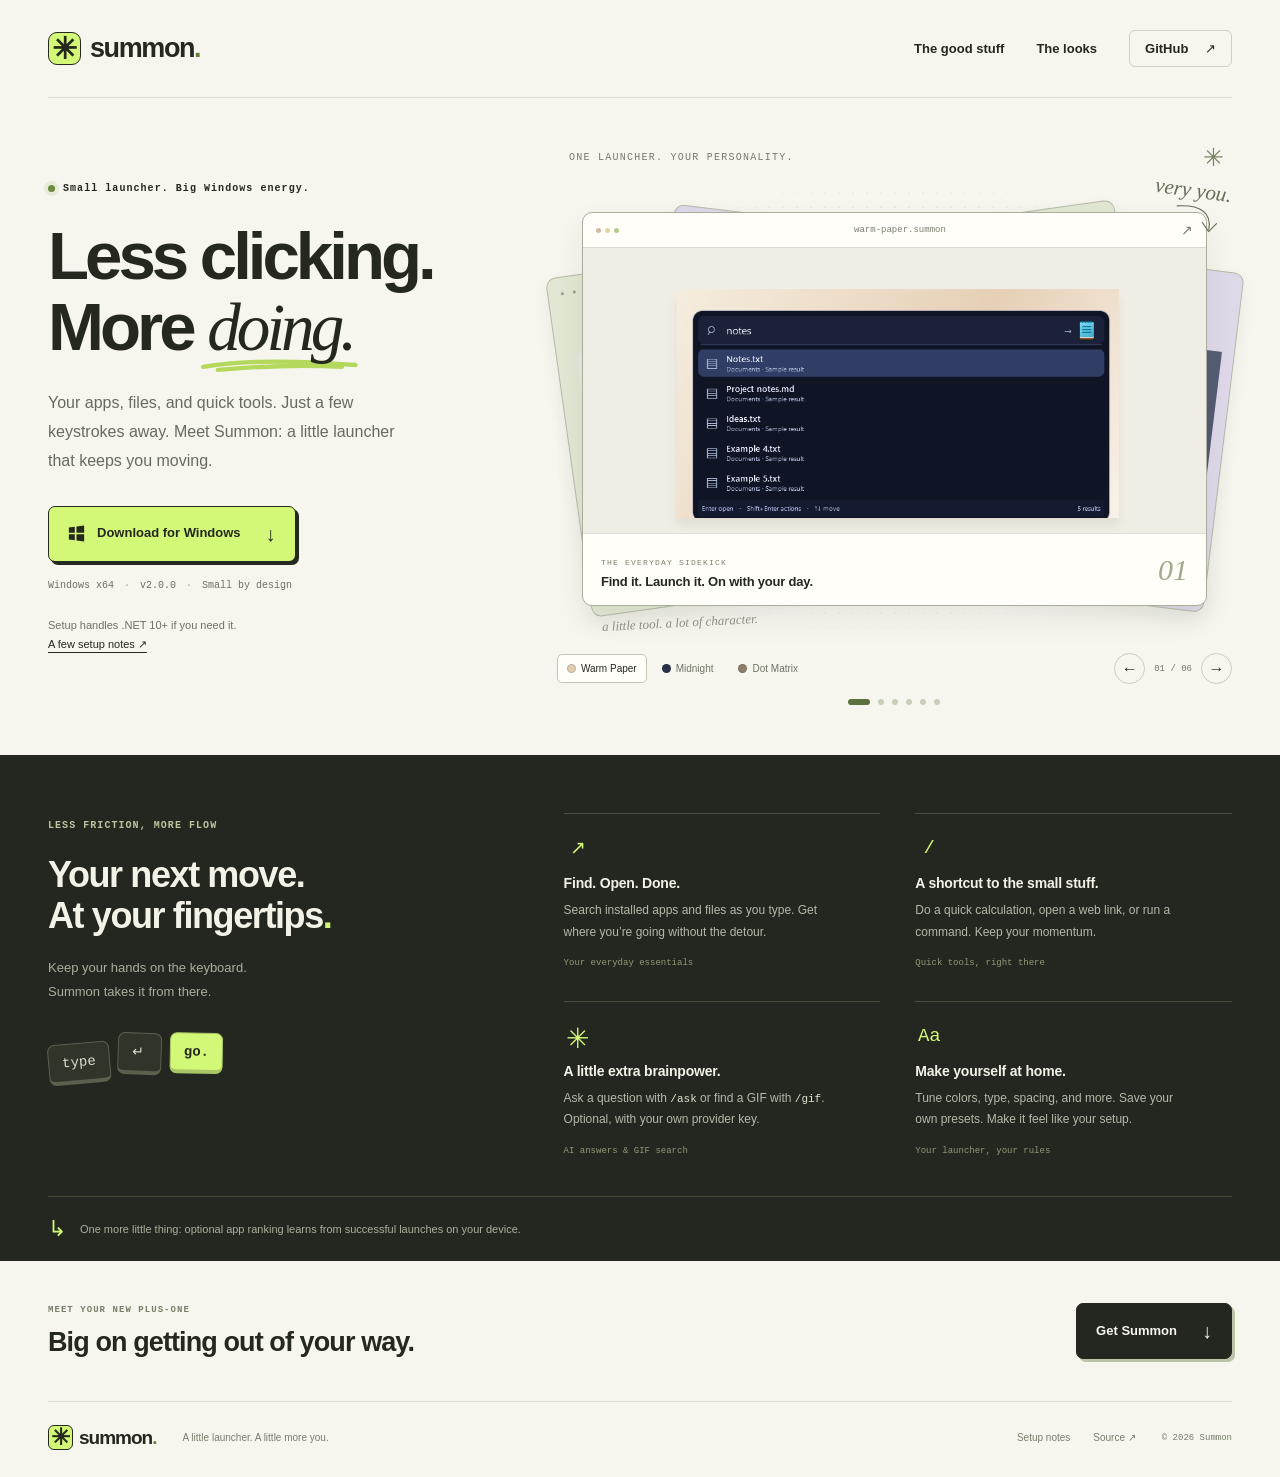
==== index.html @ 49a126b9 "Publish Summon website" ====
<!doctype html>
<html lang="en">
<head>
  <meta charset="utf-8">
  <meta name="viewport" content="width=device-width, initial-scale=1">
  <meta name="theme-color" content="#f6f5ee">
  <meta name="description" content="Less clicking. More doing. Summon is a small Windows launcher for finding apps and files, running quick tools, and making your next move.">
  <title>Summon — less clicking, more doing.</title>
  <link rel="icon" href="assets/favicon.svg" type="image/svg+xml">
  <link rel="stylesheet" href="styles.css">
  <script src="app.js" defer></script>
</head>
<body>
  <a class="skip-link" href="#main">Skip to content</a>
  <header class="site-header wrap">
    <a class="brand" href="index.html" aria-label="Summon home"><span class="brand-mark" aria-hidden="true">✳</span>summon<span class="brand-period">.</span></a>
    <nav aria-label="Main navigation"><a href="#features">The good stuff</a><a href="#looks">The looks</a><a class="github-link" href="https://github.com/nicetryharshit/summon">GitHub <span aria-hidden="true">↗</span></a></nav>
  </header>
  <main id="main">
    <section class="hero wrap" aria-labelledby="title">
      <div class="hero-copy">
        <p class="eyebrow"><span class="status-dot" aria-hidden="true"></span> Small launcher. Big Windows energy.</p>
        <h1 id="title">Less clicking.<br>More <span class="serif-word">doing.<svg viewBox="0 0 260 20" fill="none" aria-hidden="true"><path d="M5 13C68 2 163 3 252 10M29 18C107 11 181 10 230 13"/></svg></span></h1>
        <p class="intro">Your apps, files, and quick tools. Just a few keystrokes away. Meet Summon: a little launcher that keeps you moving.</p>
        <a class="button button-lime" href="https://github.com/nicetryharshit/summon/releases/latest/download/Summon-Setup-2.0.0-win-x64.exe"><svg viewBox="0 0 20 20" fill="currentColor" aria-hidden="true"><path d="m1 3 7-1v7H1V3Zm9-1.3L19 .5V9h-9V1.7ZM1 11h7v7l-7-1v-6Zm9 0h9v8.5l-9-1.2V11Z"/></svg>Download for Windows <span class="button-arrow" aria-hidden="true">↓</span></a>
        <p class="download-meta">Windows x64 <span>·</span> v2.0.0 <span>·</span> Small by design</p>
        <p class="setup-note">Setup handles .NET 10+ if you need it.<br><a href="setup.html">A few setup notes <span aria-hidden="true">↗</span></a></p>
      </div>
      <section class="showcase" id="looks" aria-labelledby="looks-title" aria-roledescription="carousel" tabindex="0">
        <div class="showcase-top"><h2 id="looks-title">ONE LAUNCHER. YOUR PERSONALITY.</h2><span class="mini-spark" aria-hidden="true">✳</span></div>
        <div class="carousel-stage" id="carousel-stage">
          <span class="sticker" aria-hidden="true">very you.<svg viewBox="0 0 70 45" fill="none"><path d="M3 4c33-5 49 6 47 29m-10-9 10 12 10-12"/></svg></span>
          <button class="preview-card preview-prev requires-js" id="preview-prev" type="button" aria-label="Show previous screenshot"><span class="preview-chrome" aria-hidden="true">● ● ●</span><img id="previous-image" src="assets/screenshots/dot-matrix-minimal-bar.png" alt="" aria-hidden="true"></button>
          <button class="preview-card preview-next requires-js" id="preview-next" type="button" aria-label="Show next screenshot"><span class="preview-chrome" aria-hidden="true">● ● ●</span><img id="next-image" src="assets/screenshots/midnight-search.png" alt="" aria-hidden="true"></button>
          <figure class="active-card" id="active-card">
            <div class="card-chrome"><span class="window-dots" aria-hidden="true"><i></i><i></i><i></i></span><span id="card-theme">warm-paper.summon</span><span class="card-corner" aria-hidden="true">↗</span></div>
            <button class="screenshot-button" type="button" id="expand" aria-label="Enlarge screenshot: Warm Paper file search" aria-haspopup="dialog"><img id="appearance-image" src="assets/screenshots/warm-paper-search.png" alt="Summon in the Warm Paper theme showing a file search for notes" width="678" height="383" fetchpriority="high"><span class="expand-hint requires-js"><svg viewBox="0 0 20 20" fill="none" aria-hidden="true"><path d="M7 3H3v4m10-4h4v4M3 13v4h4m6 0h4v-4" stroke="currentColor" stroke-width="1.5"/></svg>Take a closer look</span></button>
            <figcaption><div><span class="shot-label" id="shot-label">THE EVERYDAY SIDEKICK</span><h3 id="shot-title">Find it. Launch it. On with your day.</h3></div><span class="shot-number" id="shot-number" aria-hidden="true">01</span></figcaption>
          </figure>
          <span class="stage-note" aria-hidden="true">a little tool. a lot of character.</span>
        </div>
        <div class="carousel-toolbar requires-js">
          <div class="theme-picker" role="group" aria-label="Choose a launcher theme"><button type="button" class="theme-choice is-selected" data-theme="paper" aria-pressed="true"><span class="swatch swatch-paper" aria-hidden="true"></span>Warm Paper</button><button type="button" class="theme-choice" data-theme="midnight" aria-pressed="false"><span class="swatch swatch-midnight" aria-hidden="true"></span>Midnight</button><button type="button" class="theme-choice" data-theme="matrix" aria-pressed="false"><span class="swatch swatch-matrix" aria-hidden="true"></span>Dot Matrix</button></div>
          <div class="carousel-navigation"><button class="arrow-button" id="prev" type="button" aria-label="Previous screenshot">←</button><span class="count" id="count">01 / 06</span><button class="arrow-button" id="next" type="button" aria-label="Next screenshot">→</button></div>
        </div>
        <div class="carousel-dots requires-js" role="group" aria-label="Choose a screenshot"><button class="is-active" aria-label="Screenshot 1: Warm Paper file search" aria-pressed="true" data-slide="0"></button><button aria-label="Screenshot 2: Midnight file search" aria-pressed="false" data-slide="1"></button><button aria-label="Screenshot 3: Dot Matrix search bar" aria-pressed="false" data-slide="2"></button><button aria-label="Screenshot 4: Dot Matrix quick commands" aria-pressed="false" data-slide="3"></button><button aria-label="Screenshot 5: Dot Matrix AI answer" aria-pressed="false" data-slide="4"></button><button aria-label="Screenshot 6: Dot Matrix minimal bar" aria-pressed="false" data-slide="5"></button></div>
        <p class="sr-only" id="carousel-status" aria-live="polite" aria-atomic="true">Screenshot 1 of 6: Warm Paper — File search</p>
      </section>
    </section>
    <section class="features-section" id="features" aria-labelledby="features-title">
      <div class="features-layout wrap">
        <div class="features-intro"><p class="eyebrow">LESS FRICTION, MORE FLOW</p><h2 id="features-title">Your next move.<br>At your fingertips<span class="lime-text">.</span></h2><p>Keep your hands on the keyboard.<br>Summon takes it from there.</p><span class="keyboard-art" aria-hidden="true"><span>type</span><span>↵</span><span class="key-lime">go.</span></span></div>
        <div class="feature-grid">
          <article class="feature"><span class="feature-icon" aria-hidden="true">↗</span><h3>Find. Open. Done.</h3><p>Search installed apps and files as you type. Get where you’re going without the detour.</p><span class="feature-tag">Your everyday essentials</span></article>
          <article class="feature"><span class="feature-icon" aria-hidden="true">/</span><h3>A shortcut to the small stuff.</h3><p>Do a quick calculation, open a web link, or run a command. Keep your momentum.</p><span class="feature-tag">Quick tools, right there</span></article>
          <article class="feature"><span class="feature-icon icon-serif" aria-hidden="true">✳</span><h3>A little extra brainpower.</h3><p>Ask a question with <code>/ask</code> or find a GIF with <code>/gif</code>. Optional, with your own provider key.</p><span class="feature-tag">AI answers &amp; GIF search</span></article>
          <article class="feature"><span class="feature-icon" aria-hidden="true">Aa</span><h3>Make yourself at home.</h3><p>Tune colors, type, spacing, and more. Save your own presets. Make it feel like your setup.</p><span class="feature-tag">Your launcher, your rules</span></article>
        </div>
      </div>
      <div class="ranking-note wrap"><span aria-hidden="true">↳</span><p>One more little thing: optional app ranking learns from successful launches on your device.</p></div>
    </section>
    <section class="closing wrap" aria-labelledby="closing-title"><div><p class="eyebrow">MEET YOUR NEW PLUS-ONE</p><h2 id="closing-title">Big on getting out of your way.</h2></div><a class="button button-dark" href="https://github.com/nicetryharshit/summon/releases/latest/download/Summon-Setup-2.0.0-win-x64.exe">Get Summon <span class="button-arrow" aria-hidden="true">↓</span></a></section>
  </main>
  <footer class="site-footer wrap"><a class="brand" href="index.html"><span class="brand-mark" aria-hidden="true">✳</span>summon<span class="brand-period">.</span></a><span>A little launcher. A little more you.</span><nav aria-label="Footer navigation"><a href="setup.html">Setup notes</a><a href="https://github.com/nicetryharshit/summon">Source ↗</a></nav><span class="copyright">© 2026 Summon</span></footer>
  <dialog class="lightbox" id="lightbox" aria-labelledby="lightbox-title"><div class="lightbox-heading"><div><p class="eyebrow">THE CLOSER LOOK</p><h2 id="lightbox-title">Warm Paper — File search</h2></div><button class="close-button" id="close-lightbox" type="button" aria-label="Close screenshot" autofocus>×</button></div><div class="lightbox-image-wrap"><img id="lightbox-image" src="assets/screenshots/warm-paper-search.png" alt="Summon in the Warm Paper theme showing a file search for notes"></div><div class="lightbox-controls"><button class="arrow-button" id="lightbox-prev" type="button" aria-label="Previous enlarged screenshot">←</button><p id="lightbox-count">01 / 06</p><button class="arrow-button" id="lightbox-next" type="button" aria-label="Next enlarged screenshot">→</button></div></dialog>
</body>
</html>
---- styles.css ----
@charset "UTF-8";
:root{color-scheme:light;--paper:#f6f5ee;--ink:#25281f;--muted:#6d7065;--line:#dcded2;--lime:#d3f877;--dark:#24271f;--sans:"Segoe UI Variable Display","Segoe UI",Arial,sans-serif;--mono:"Cascadia Code",Consolas,monospace}
*{box-sizing:border-box}html{scroll-behavior:smooth;scroll-padding-top:28px}body{margin:0;background:var(--paper);color:var(--ink);font-family:var(--sans);-webkit-font-smoothing:antialiased}body.modal-open{overflow:hidden}button,a{-webkit-tap-highlight-color:transparent;touch-action:manipulation}a{color:inherit;text-underline-offset:4px}button{font:inherit;color:inherit;cursor:pointer}button:focus-visible,a:focus-visible,.showcase:focus-visible{outline:3px solid #7961ad;outline-offset:5px}::selection{background:var(--lime);color:var(--ink)}
.wrap{width:min(1240px,calc(100% - 96px));margin-inline:auto}.sr-only{position:absolute;width:1px;height:1px;margin:-1px;padding:0;overflow:hidden;clip-path:inset(50%);white-space:nowrap;border:0}.skip-link{position:fixed;top:-100px;left:20px;padding:15px;background:var(--lime);z-index:20}.skip-link:focus{top:15px}html:not(.js) .requires-js{display:none}
.site-header{height:98px;display:flex;align-items:center;justify-content:space-between;border-bottom:1px solid var(--line)}.brand{display:inline-flex;align-items:center;gap:9px;font-weight:800;font-size:27px;letter-spacing:-1.4px;text-decoration:none}.brand-mark{display:grid;place-items:center;width:33px;height:33px;background:var(--lime);border:1px solid var(--ink);border-radius:9px;font-size:30px;line-height:1;letter-spacing:0}.brand-period{margin-left:-9px;color:#6b7f3e}.site-header nav{display:flex;align-items:center;gap:32px}.site-header nav a{font-size:13px;font-weight:550;text-decoration:none}.site-header nav a:hover{text-decoration:underline}.site-header nav .github-link{padding:10px 15px;border:1px solid #cfd1c5;border-radius:6px}.github-link span{margin-left:13px}
.hero{display:grid;grid-template-columns:.83fr 1.17fr;gap:30px;align-items:center;padding-top:75px;padding-bottom:78px}.hero-copy{padding-bottom:12px}.eyebrow{display:flex;align-items:center;gap:8px;margin:0 0 24px;font:600 10px/1.5 var(--mono);letter-spacing:1.05px}.status-dot{width:7px;height:7px;flex:none;border-radius:50%;background:#6e8a42;box-shadow:0 0 0 4px #e6ecd9}h1{font-size:clamp(48px,5.25vw,76px);font-weight:650;letter-spacing:-4px;line-height:1.06;margin:0 0 26px;white-space:nowrap}.serif-word{font-family:Georgia,"Times New Roman",serif;font-style:italic;font-weight:400;position:relative;letter-spacing:-4px;z-index:0}.serif-word svg{position:absolute;left:-5%;bottom:-10px;width:110%;height:20px;z-index:-1;overflow:visible}.serif-word path{stroke:#b4d85b;stroke-width:7;stroke-linecap:round}.intro{max-width:360px;font-size:16px;line-height:1.8;color:#676b5f;margin:0 0 30px}
.button{display:inline-flex;align-items:center;justify-content:center;gap:12px;border:1px solid var(--ink);border-radius:7px;padding:17px 19px;font-size:13px;font-weight:700;line-height:1.3;text-decoration:none;box-shadow:3px 3px 0 var(--ink);transition:transform .18s,box-shadow .18s,background .18s}.button:hover{transform:translate(-1px,-2px);box-shadow:4px 5px 0 var(--ink)}.button:active{transform:translate(2px,2px);box-shadow:0 0 0 var(--ink)}.button svg{width:17px;height:17px}.button-arrow{font-size:20px;line-height:1;margin-left:13px;font-weight:400}.button-lime{background:var(--lime)}.button-lime:hover{background:#dffc9b}.download-meta{font:10px/1.5 var(--mono);color:var(--muted);margin:16px 0 23px}.download-meta span{padding:0 4px;color:#9c9e94}.setup-note{font-size:11px;color:var(--muted);line-height:1.8;margin:0}.setup-note a{color:var(--ink)}
.showcase{min-width:0;position:relative;outline-offset:12px;scroll-margin-top:40px}.showcase-top{display:flex;justify-content:space-between;align-items:center;padding:0 8px 0 12px}.showcase-top h2{margin:0;font:500 10px/1.4 var(--mono);letter-spacing:1.25px;color:#77796c}.mini-spark{color:#7a8360;font-size:25px}.carousel-stage{position:relative;min-height:390px;isolation:isolate;display:grid;place-items:center;padding:50px 25px 38px;touch-action:pan-y}.carousel-stage::before{content:"";position:absolute;inset:0 -5px 0;background-image:radial-gradient(#9ea48b 1px,transparent 1px);background-size:14px 14px;opacity:.36;z-index:-3;mask-image:radial-gradient(ellipse at center,#000 35%,transparent 73%)}.sticker{position:absolute;right:0;top:6px;z-index:4;color:#676c58;font-family:Georgia,serif;font-size:21px;font-style:italic;transform:rotate(8deg);pointer-events:none}.sticker svg{position:absolute;right:4px;top:22px;width:50px;height:40px;transform:rotate(-3deg)}.sticker path{stroke:currentColor;stroke-width:1.5;stroke-linecap:round;stroke-linejoin:round}
.preview-card{position:absolute;top:77px;bottom:69px;width:85%;padding:0 12px 18px;overflow:hidden;border:1px solid #b6baa9;border-radius:10px;background:#e2e7d3;box-shadow:0 8px 18px #363d2010;transition:transform .35s,background .35s;z-index:-1;text-align:left}.preview-prev{left:12px;transform:rotate(-8deg) translateX(-3px)}.preview-next{right:9px;transform:rotate(7deg) translateX(3px);background:#dfd8e9}.preview-prev:hover{transform:rotate(-10deg) translateX(-12px)}.preview-next:hover{transform:rotate(10deg) translateX(12px)}.preview-chrome{display:block;font-size:7px;letter-spacing:3px;color:#9a9e8f;padding:12px 0}.preview-card img{width:100%;height:calc(100% - 30px);object-fit:contain;opacity:.75}.active-card{position:relative;margin:0;width:100%;border:1px solid #a9ae9c;border-radius:10px;background:#fffef8;box-shadow:0 13px 30px #292f2413;overflow:hidden;transition:background .3s}.card-chrome{display:flex;align-items:center;justify-content:space-between;gap:10px;height:35px;padding:0 13px;border-bottom:1px solid #d8dace;color:#7b7f70;font:9px var(--mono)}.window-dots{display:flex;gap:4px}.window-dots i{width:5px;height:5px;border-radius:50%;background:#d7d9cf}.window-dots i:first-child{background:#d3b7a7}.window-dots i:nth-child(2){background:#e2d49f}.window-dots i:last-child{background:#b6c995}.card-corner{font-size:14px}
.screenshot-button{position:relative;display:grid;place-items:center;width:100%;border:0;padding:16px 13px 15px;background:#f0ede4;cursor:zoom-in;aspect-ratio:1.72;transition:background .3s;overflow:hidden}.screenshot-button img{display:block;width:100%;height:100%;max-height:290px;object-fit:contain;filter:drop-shadow(0 8px 5px #24271f12)}.expand-hint{position:absolute;bottom:8px;left:50%;transform:translate(-50%,5px);display:flex;align-items:center;gap:5px;white-space:nowrap;font:9px var(--mono);padding:6px 8px;border:1px solid #d3d6c8;border-radius:4px;background:#fffef8ed;color:#4a5041;opacity:0;transition:opacity .2s,transform .2s}.expand-hint svg{width:13px;height:13px}.screenshot-button:hover .expand-hint,.screenshot-button:focus-visible .expand-hint{opacity:1;transform:translate(-50%,0)}.active-card figcaption{min-height:72px;display:flex;align-items:center;justify-content:space-between;gap:14px;padding:13px 18px;border-top:1px solid #dedfd5}.shot-label{font:8px/1.5 var(--mono);letter-spacing:1.2px;color:#7d826e}.active-card h3{font-size:13px;font-weight:600;margin:5px 0 0;letter-spacing:-.2px}.shot-number{font:italic 30px Georgia,serif;color:#a2aa8d}.stage-note{position:absolute;bottom:5px;left:45px;font:italic 13px Georgia,serif;color:#8b8e80;transform:rotate(-3deg)}
.carousel-toolbar{display:flex;align-items:center;justify-content:space-between;gap:12px;margin-top:17px}.theme-picker{display:flex;gap:5px;flex-wrap:wrap}.theme-choice{display:flex;align-items:center;gap:5px;padding:8px 9px;border:1px solid transparent;background:transparent;border-radius:5px;font-size:10px;white-space:nowrap;color:#717666;transition:background .2s,border-color .2s}.theme-choice:hover{background:#e9ebde}.theme-choice.is-selected{background:#fffef9;border-color:#c3c8b6;color:var(--ink)}.swatch{display:inline-block;width:9px;height:9px;flex:none;border-radius:50%;border:1px solid #0002}.swatch-paper{background:#dfcbae}.swatch-midnight{background:#2b304a}.swatch-matrix{background:#8d806d}.carousel-navigation{display:flex;align-items:center;gap:9px}.arrow-button{display:grid;place-items:center;width:31px;height:31px;border-radius:50%;border:1px solid #c9cdbd;background:transparent;font-size:16px;transition:background .2s,transform .2s}.arrow-button:hover{background:var(--lime);transform:translateY(-1px)}.count{white-space:nowrap;font:9px var(--mono);color:#717666}.carousel-dots{display:flex;gap:8px;justify-content:center;margin-top:15px}.carousel-dots button{position:relative;width:6px;height:6px;padding:0;border:0;border-radius:20px;background:#c9cebb;transition:width .2s,background .2s}.carousel-dots button::before{content:"";position:absolute;inset:-8px -3px}.carousel-dots button.is-active{width:22px;background:#5d7040}.carousel-dots button:hover{background:#6f8153}.active-card.is-changing{animation:card-arrive .34s ease both}@keyframes card-arrive{0%{opacity:.45;transform:translateY(5px) rotate(-1deg)}100%{opacity:1;transform:translateY(0) rotate(0)}}.showcase[data-theme="midnight"] .screenshot-button{background:#dfe1e9}.showcase[data-theme="matrix"] .screenshot-button{background:#e6e8e1}
.features-section{background:var(--dark);color:#f2f2e7;padding:58px 0 0}.features-layout{display:grid;grid-template-columns:.8fr 1.2fr;gap:70px}.features-intro{padding-top:5px}.features-intro .eyebrow{color:#bac59f;margin-bottom:21px}.features-intro h2{font-size:36px;line-height:1.15;font-weight:550;letter-spacing:-1.4px;margin:0 0 19px}.lime-text{color:var(--lime)}.features-intro>p:not(.eyebrow){font-size:13px;color:#a9af9e;line-height:1.9;margin:0}.keyboard-art{display:flex;align-items:center;gap:8px;margin-top:32px;transform:rotate(-5deg);width:max-content}.keyboard-art>span{min-width:44px;padding:10px 13px;border:1px solid #59604e;border-bottom-width:4px;border-radius:7px;background:#30352a;font:14px var(--mono);color:#d9dece}.keyboard-art>span:nth-child(2){transform:translateY(-4px) rotate(7deg)}.keyboard-art>span.key-lime{background:var(--lime);color:var(--ink);border-color:#a9c566;transform:rotate(6deg);font-weight:700}.feature-grid{display:grid;grid-template-columns:1fr 1fr;gap:30px 35px}.feature{position:relative;border-top:1px solid #484f3e;padding-top:20px}.feature-icon{display:grid;place-items:center;width:28px;height:28px;margin-bottom:13px;color:var(--lime);font:19px var(--mono)}.feature-icon.icon-serif{font-size:28px}.feature h3{font-size:14px;font-weight:600;letter-spacing:-.2px;margin:0 0 9px}.feature p{font-size:12px;line-height:1.8;color:#b4b9a9;margin:0;max-width:270px}.feature code{font:11px var(--mono);color:#dde5ce}.feature-tag{display:block;margin-top:13px;font:9px/1.6 var(--mono);color:#8e9b78}.ranking-note{display:flex;gap:14px;align-items:center;margin-top:38px;padding:19px 0;border-top:1px solid #424936}.ranking-note>span{color:var(--lime);font-size:22px}.ranking-note p{margin:0;font-size:11px;color:#a9b19d;line-height:1.7}
.closing{display:flex;align-items:center;justify-content:space-between;gap:30px;padding:42px 0}.closing .eyebrow{margin-bottom:10px;color:#777e68;font-size:9px}.closing h2{font-size:27px;font-weight:550;letter-spacing:-.9px;margin:0}.button-dark{background:var(--dark);color:var(--paper);box-shadow:3px 3px 0 #bcc4a8}.button-dark:hover{box-shadow:4px 5px 0 #bcc4a8;background:#353e29}.site-footer{display:flex;align-items:center;gap:26px;padding:23px 0 27px;border-top:1px solid var(--line);font-size:10px;color:#787e6c}.site-footer .brand{font-size:19px;color:var(--ink);letter-spacing:-1px;gap:6px}.site-footer .brand-mark{width:25px;height:25px;font-size:23px;border-radius:6px}.site-footer .brand-period{margin-left:-6px}.site-footer nav{display:flex;gap:23px;margin-left:auto}.site-footer a{text-decoration:none}.site-footer nav a:hover{text-decoration:underline}.copyright{font:9px var(--mono)}
.lightbox{width:min(1060px,calc(100% - 40px));max-height:calc(100dvh - 40px);padding:24px;border:1px solid #bbc3ad;border-radius:14px;background:var(--paper);color:var(--ink);box-shadow:0 30px 100px #0005;overflow:auto}.lightbox::backdrop{background:#181c15d9;backdrop-filter:blur(8px)}.lightbox-heading{display:flex;align-items:flex-start;justify-content:space-between;gap:20px}.lightbox-heading .eyebrow{font-size:9px;margin-bottom:8px;color:var(--muted)}.lightbox-heading h2{font-size:21px;font-weight:550;letter-spacing:-.6px;margin:0}.close-button{display:grid;place-items:center;width:35px;height:35px;border:1px solid #cbd0be;border-radius:50%;background:transparent;font-size:25px;line-height:1}.close-button:hover{background:var(--lime)}.lightbox-image-wrap{display:grid;place-items:center;margin:23px 0 15px;padding:25px;background:#e4e7dc;border-radius:8px;min-height:180px}.lightbox-image-wrap img{display:block;width:100%;height:auto;max-height:65dvh;object-fit:contain}.lightbox-controls{display:flex;justify-content:center;align-items:center;gap:25px}.lightbox-controls p{font:11px var(--mono);color:var(--muted)}
/* Shared visual language for the installation guide. */
.setup-main{width:min(760px,calc(100% - 96px));padding-top:65px;padding-bottom:65px}.setup-main h1{font-size:58px;white-space:normal}.setup-main .lead{font-size:16px;line-height:1.8;color:var(--muted);max-width:560px;margin:0 0 35px}.setup-card{border-top:1px solid var(--line);padding:25px 0}.setup-card h2{font-size:19px;letter-spacing:-.5px;font-weight:600;margin:0 0 14px}.setup-card p,.setup-card li{font-size:14px;line-height:1.85;color:#656b5b}.setup-card p:last-child{margin-bottom:0}.setup-card ol{padding-left:20px;margin:0}.setup-card li+li{margin-top:9px}.setup-card a{color:var(--ink)}.setup-card .note{background:#e9eeda;border-left:3px solid #9fba65;padding:15px 18px;font-size:12px;line-height:1.8;color:#59604d;margin-top:20px}.setup-card .small{font-size:12px;color:var(--muted)}.setup-card code{font-family:var(--mono);font-size:12px}
.hero{padding-top:45px;padding-bottom:50px}.carousel-stage{padding-top:40px;padding-bottom:30px}.screenshot-button{height:285px;aspect-ratio:auto}.screenshot-button img{max-height:100%;min-height:0}.preview-card{top:65px;bottom:57px}
@media(min-width:1500px){.hero{gap:60px;padding-top:65px;padding-bottom:70px}.carousel-stage{min-height:425px}.screenshot-button{height:305px}}
@media(max-width:1120px){.wrap{width:calc(100% - 64px)}.hero{gap:20px;grid-template-columns:.87fr 1.13fr;padding-top:60px;padding-bottom:60px}h1{font-size:60px;letter-spacing:-3px}.hero .eyebrow{font-size:9px;letter-spacing:.5px}.intro{font-size:14px;max-width:310px}.carousel-stage{padding:45px 15px 35px;min-height:330px}.active-card figcaption{padding:12px;min-height:70px}.active-card h3{font-size:11px}.theme-choice{font-size:9px;padding:7px 5px}.carousel-toolbar{gap:7px}.carousel-navigation{gap:6px}.arrow-button{width:28px;height:28px}.count{font-size:8px}.features-layout{gap:40px}.features-intro h2{font-size:32px}.site-footer{gap:20px}}
@media(max-width:900px){.hero{grid-template-columns:1fr;gap:45px;padding-top:55px;padding-bottom:50px}.hero-copy{text-align:center;max-width:620px;margin:auto}.hero .eyebrow{justify-content:center;font-size:10px}h1{font-size:76px;letter-spacing:-4px}.intro{max-width:410px;font-size:16px;margin-inline:auto}.setup-note br{display:none}.setup-note a{margin-left:4px}.download-meta{margin-bottom:14px}.showcase{width:min(650px,100%);margin:auto}.carousel-stage{min-height:400px;padding:48px 28px 36px}.active-card h3{font-size:14px}.active-card figcaption{padding:16px 20px;min-height:77px}.theme-choice{font-size:11px;padding:8px 11px}.arrow-button{width:34px;height:34px}.count{font-size:10px}.carousel-navigation{gap:12px}.features-layout{grid-template-columns:1fr;gap:38px}.features-intro{position:relative}.features-intro h2{font-size:38px}.keyboard-art{position:absolute;right:25px;bottom:15px}.feature-grid{gap:30px 40px}.feature p{max-width:100%}.site-footer>span:not(.copyright){display:none}.setup-main{width:min(760px,calc(100% - 64px))}}
@media(max-width:600px){.wrap{width:calc(100% - 40px)}.site-header{height:78px}.brand{font-size:24px}.brand-mark{width:29px;height:29px;font-size:26px}.site-header nav{gap:18px}.site-header nav a{font-size:11px}.site-header nav a:first-child{display:none}.site-header nav .github-link{padding:8px 10px}.github-link span{margin-left:7px}.hero{padding-top:42px;gap:35px}.hero .eyebrow{font-size:8px;letter-spacing:.6px;margin-bottom:23px}.status-dot{width:6px;height:6px}h1{font-size:clamp(44px,11.5vw,66px);letter-spacing:-2.8px;margin-bottom:24px}.serif-word{letter-spacing:-2.8px}.serif-word svg{bottom:-7px;height:14px}.intro{font-size:14px;line-height:1.8;max-width:330px;margin-bottom:25px}.button{padding:16px 18px}.download-meta{font-size:9px}.setup-note{font-size:10px}.showcase-top{padding:0 5px}.showcase-top h2{font-size:8px;letter-spacing:.7px}.carousel-stage{min-height:0;padding:42px 13px 35px}.preview-card{top:65px;bottom:62px;width:86%}.preview-prev{left:8px}.preview-next{right:8px}.card-chrome{height:29px;font-size:7px;padding:0 10px}.screenshot-button{padding:10px 8px;aspect-ratio:1.62}.active-card figcaption{padding:12px;min-height:65px;gap:7px}.shot-label{font-size:7px;letter-spacing:.7px}.active-card h3{font-size:11px;line-height:1.4}.shot-number{font-size:25px}.sticker{font-size:18px;top:5px;right:3px}.sticker svg{height:30px;top:20px}.stage-note{font-size:11px;left:22px;bottom:8px}.carousel-toolbar{flex-direction:column;gap:14px;margin-top:12px}.theme-picker{justify-content:center;gap:5px}.theme-choice{font-size:10px;padding:8px 10px}.carousel-navigation{gap:18px}.arrow-button{width:36px;height:36px}.carousel-dots{margin-top:16px;gap:12px}.features-section{padding-top:40px}.features-layout{gap:30px}.features-intro .eyebrow{font-size:9px;margin-bottom:18px}.features-intro h2{font-size:32px}.features-intro>p:not(.eyebrow){font-size:12px}.keyboard-art{right:3px;bottom:9px;gap:5px}.keyboard-art>span{font-size:11px;min-width:31px;padding:9px}.keyboard-art>span:first-child{display:none}.feature-grid{gap:26px 23px}.feature{padding-top:17px}.feature-icon{margin-bottom:12px}.feature h3{font-size:13px;line-height:1.5}.feature p{font-size:11px;line-height:1.8}.feature-tag{font-size:8px;line-height:1.8;margin-top:10px}.ranking-note{margin-top:28px;padding:16px 0;align-items:flex-start}.ranking-note p{font-size:10px}.closing{padding:30px 0;align-items:flex-start;flex-direction:column;gap:23px}.closing .eyebrow{font-size:8px}.closing h2{font-size:25px;max-width:280px}.closing .button{padding:13px 17px;font-size:12px}.site-footer{flex-wrap:wrap;gap:20px;padding:20px 0}.site-footer nav{gap:17px}.copyright{width:100%;font-size:8px}.lightbox{width:calc(100% - 20px);max-height:calc(100dvh - 20px);padding:16px}.lightbox-heading h2{font-size:17px}.lightbox-image-wrap{padding:8px;margin:20px 0 10px;min-height:140px}.lightbox-heading .eyebrow{font-size:8px}.expand-hint{font-size:8px;bottom:4px;opacity:1;transform:translate(-50%,0);padding:4px 6px}.setup-main{padding-top:40px;padding-bottom:40px}.setup-main h1{font-size:44px;letter-spacing:-2px}.setup-main .lead{font-size:14px}.setup-card p,.setup-card li{font-size:13px}.setup-header nav a:first-child{display:inline}}
@media(max-width:1120px) and (min-width:901px){.screenshot-button{height:240px}}
@media(max-width:900px) and (min-width:601px){.screenshot-button{height:300px}}
@media(max-width:600px){.screenshot-button{height:auto;aspect-ratio:1.62}.screenshot-button img{height:auto;max-height:100%;aspect-ratio:1.8}}
@media(prefers-reduced-motion:reduce){html{scroll-behavior:auto}*,*::before,*::after{animation:none!important;transition:none!important}}
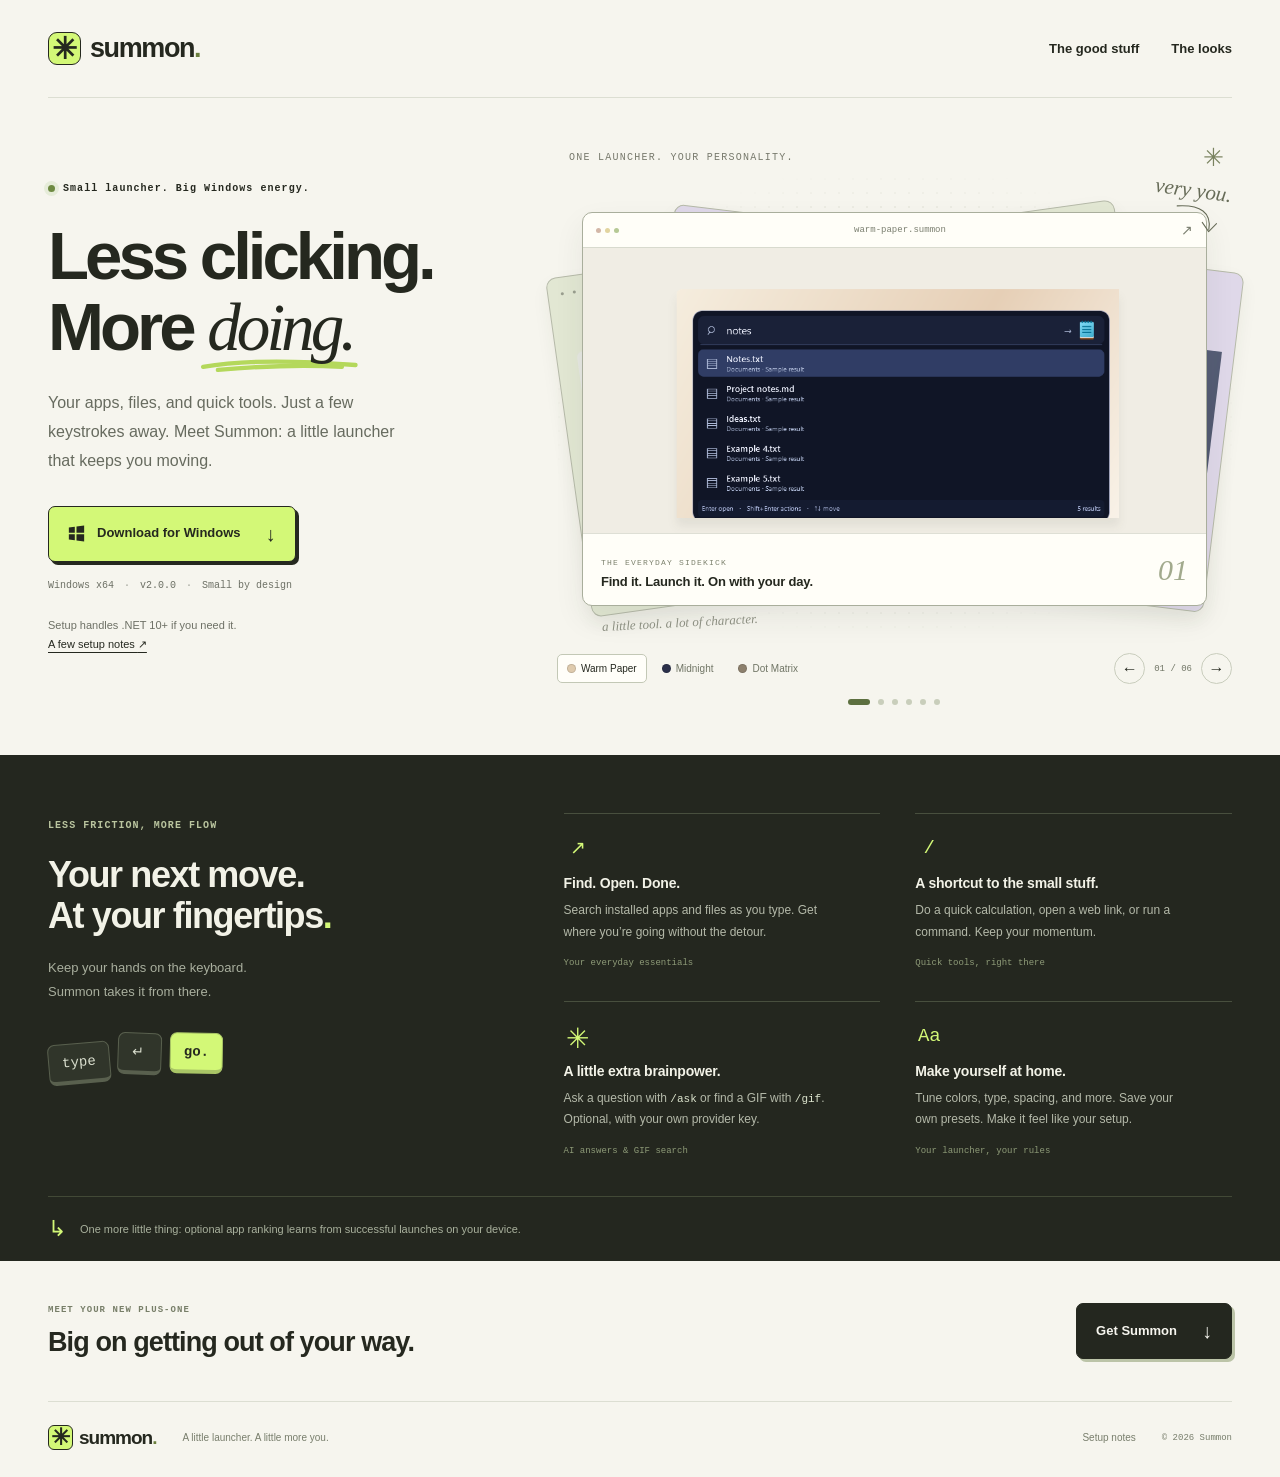
==== commit 8621ba7b: "Fix installer downloads and remove app repository links" ====
--- a/index.html
+++ b/index.html
@@ -14,7 +14,7 @@
   <a class="skip-link" href="#main">Skip to content</a>
   <header class="site-header wrap">
     <a class="brand" href="index.html" aria-label="Summon home"><span class="brand-mark" aria-hidden="true">✳</span>summon<span class="brand-period">.</span></a>
-    <nav aria-label="Main navigation"><a href="#features">The good stuff</a><a href="#looks">The looks</a><a class="github-link" href="https://github.com/nicetryharshit/summon">GitHub <span aria-hidden="true">↗</span></a></nav>
+    <nav aria-label="Main navigation"><a href="#features">The good stuff</a><a href="#looks">The looks</a></nav>
   </header>
   <main id="main">
     <section class="hero wrap" aria-labelledby="title">
@@ -22,7 +22,7 @@
         <p class="eyebrow"><span class="status-dot" aria-hidden="true"></span> Small launcher. Big Windows energy.</p>
         <h1 id="title">Less clicking.<br>More <span class="serif-word">doing.<svg viewBox="0 0 260 20" fill="none" aria-hidden="true"><path d="M5 13C68 2 163 3 252 10M29 18C107 11 181 10 230 13"/></svg></span></h1>
         <p class="intro">Your apps, files, and quick tools. Just a few keystrokes away. Meet Summon: a little launcher that keeps you moving.</p>
-        <a class="button button-lime" href="https://github.com/nicetryharshit/summon/releases/latest/download/Summon-Setup-2.0.0-win-x64.exe"><svg viewBox="0 0 20 20" fill="currentColor" aria-hidden="true"><path d="m1 3 7-1v7H1V3Zm9-1.3L19 .5V9h-9V1.7ZM1 11h7v7l-7-1v-6Zm9 0h9v8.5l-9-1.2V11Z"/></svg>Download for Windows <span class="button-arrow" aria-hidden="true">↓</span></a>
+        <a class="button button-lime" href="https://github.com/nicetryharshit/summon-website/releases/download/v2.0.0/Summon-Setup-2.0.0-win-x64.exe"><svg viewBox="0 0 20 20" fill="currentColor" aria-hidden="true"><path d="m1 3 7-1v7H1V3Zm9-1.3L19 .5V9h-9V1.7ZM1 11h7v7l-7-1v-6Zm9 0h9v8.5l-9-1.2V11Z"/></svg>Download for Windows <span class="button-arrow" aria-hidden="true">↓</span></a>
         <p class="download-meta">Windows x64 <span>·</span> v2.0.0 <span>·</span> Small by design</p>
         <p class="setup-note">Setup handles .NET 10+ if you need it.<br><a href="setup.html">A few setup notes <span aria-hidden="true">↗</span></a></p>
       </div>
@@ -59,9 +59,9 @@
       </div>
       <div class="ranking-note wrap"><span aria-hidden="true">↳</span><p>One more little thing: optional app ranking learns from successful launches on your device.</p></div>
     </section>
-    <section class="closing wrap" aria-labelledby="closing-title"><div><p class="eyebrow">MEET YOUR NEW PLUS-ONE</p><h2 id="closing-title">Big on getting out of your way.</h2></div><a class="button button-dark" href="https://github.com/nicetryharshit/summon/releases/latest/download/Summon-Setup-2.0.0-win-x64.exe">Get Summon <span class="button-arrow" aria-hidden="true">↓</span></a></section>
+    <section class="closing wrap" aria-labelledby="closing-title"><div><p class="eyebrow">MEET YOUR NEW PLUS-ONE</p><h2 id="closing-title">Big on getting out of your way.</h2></div><a class="button button-dark" href="https://github.com/nicetryharshit/summon-website/releases/download/v2.0.0/Summon-Setup-2.0.0-win-x64.exe">Get Summon <span class="button-arrow" aria-hidden="true">↓</span></a></section>
   </main>
-  <footer class="site-footer wrap"><a class="brand" href="index.html"><span class="brand-mark" aria-hidden="true">✳</span>summon<span class="brand-period">.</span></a><span>A little launcher. A little more you.</span><nav aria-label="Footer navigation"><a href="setup.html">Setup notes</a><a href="https://github.com/nicetryharshit/summon">Source ↗</a></nav><span class="copyright">© 2026 Summon</span></footer>
+  <footer class="site-footer wrap"><a class="brand" href="index.html"><span class="brand-mark" aria-hidden="true">✳</span>summon<span class="brand-period">.</span></a><span>A little launcher. A little more you.</span><nav aria-label="Footer navigation"><a href="setup.html">Setup notes</a></nav><span class="copyright">© 2026 Summon</span></footer>
   <dialog class="lightbox" id="lightbox" aria-labelledby="lightbox-title"><div class="lightbox-heading"><div><p class="eyebrow">THE CLOSER LOOK</p><h2 id="lightbox-title">Warm Paper — File search</h2></div><button class="close-button" id="close-lightbox" type="button" aria-label="Close screenshot" autofocus>×</button></div><div class="lightbox-image-wrap"><img id="lightbox-image" src="assets/screenshots/warm-paper-search.png" alt="Summon in the Warm Paper theme showing a file search for notes"></div><div class="lightbox-controls"><button class="arrow-button" id="lightbox-prev" type="button" aria-label="Previous enlarged screenshot">←</button><p id="lightbox-count">01 / 06</p><button class="arrow-button" id="lightbox-next" type="button" aria-label="Next enlarged screenshot">→</button></div></dialog>
 </body>
 </html>
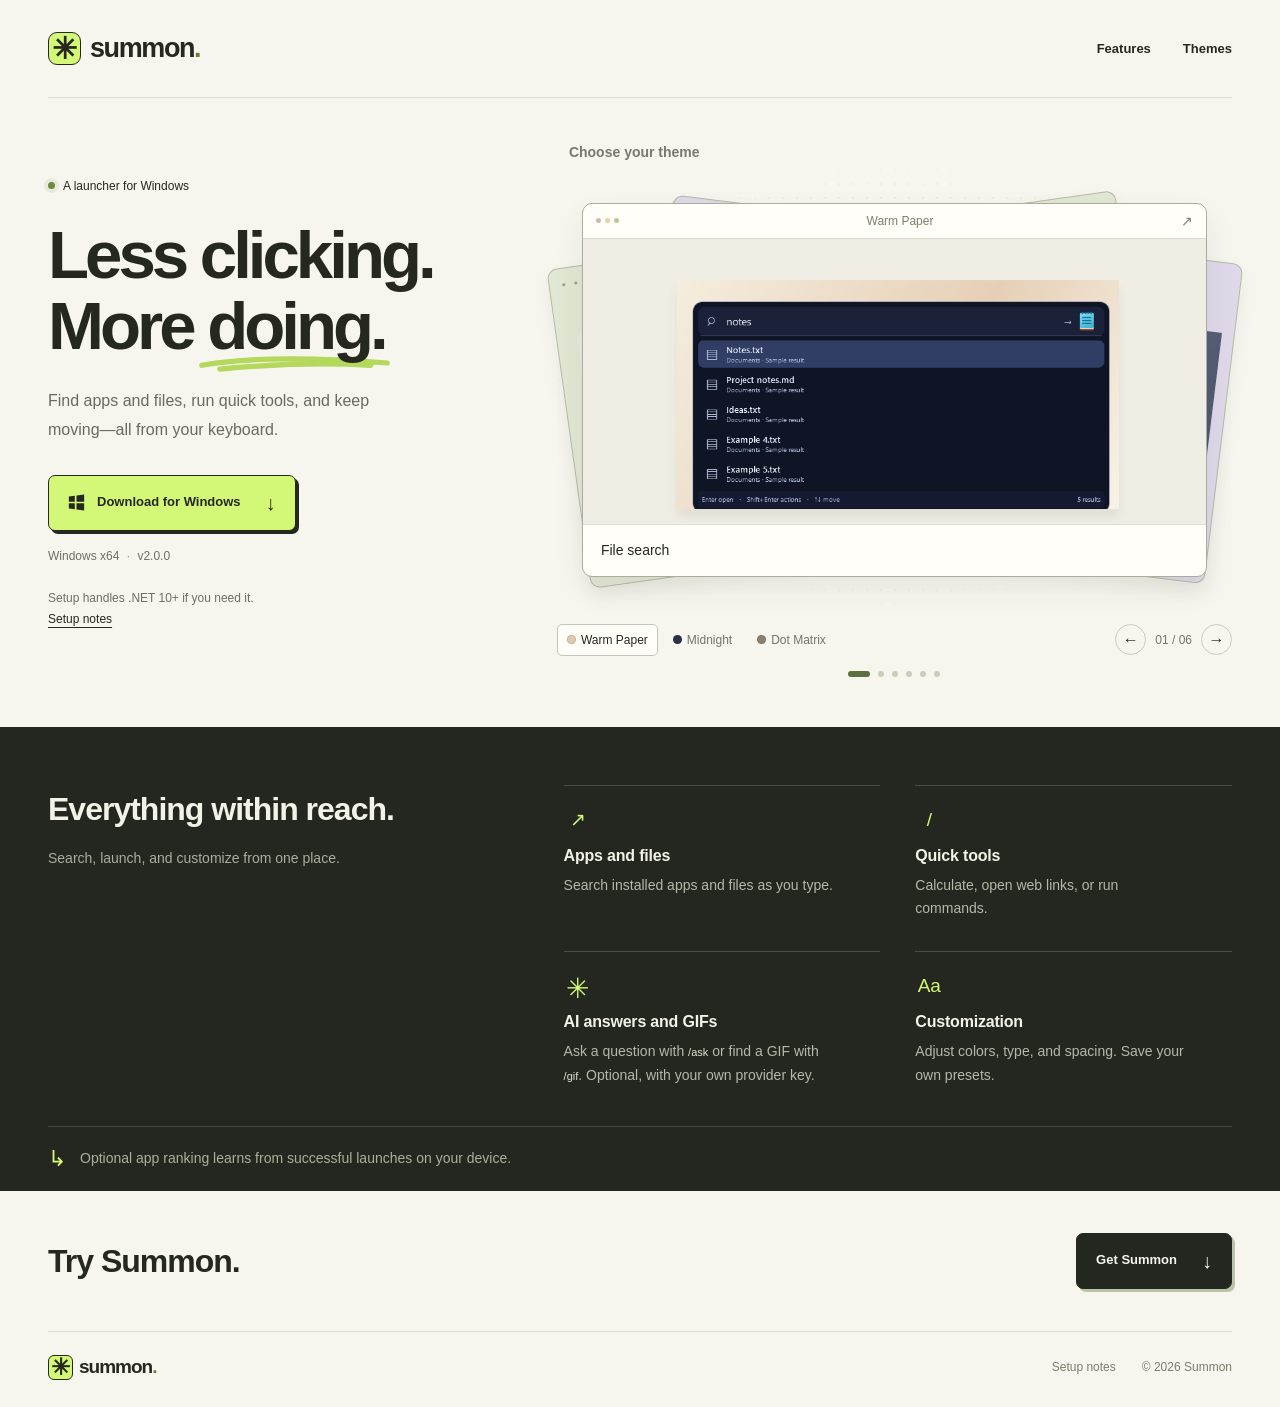
==== commit e6d2fba6: "Simplify website copy and typography" ====
--- a/index.html
+++ b/index.html
@@ -14,30 +14,30 @@
   <a class="skip-link" href="#main">Skip to content</a>
   <header class="site-header wrap">
     <a class="brand" href="index.html" aria-label="Summon home"><span class="brand-mark" aria-hidden="true">✳</span>summon<span class="brand-period">.</span></a>
-    <nav aria-label="Main navigation"><a href="#features">The good stuff</a><a href="#looks">The looks</a></nav>
+    <nav aria-label="Main navigation"><a href="#features">Features</a><a href="#looks">Themes</a></nav>
   </header>
   <main id="main">
     <section class="hero wrap" aria-labelledby="title">
       <div class="hero-copy">
-        <p class="eyebrow"><span class="status-dot" aria-hidden="true"></span> Small launcher. Big Windows energy.</p>
+        <p class="eyebrow"><span class="status-dot" aria-hidden="true"></span> A launcher for Windows</p>
         <h1 id="title">Less clicking.<br>More <span class="serif-word">doing.<svg viewBox="0 0 260 20" fill="none" aria-hidden="true"><path d="M5 13C68 2 163 3 252 10M29 18C107 11 181 10 230 13"/></svg></span></h1>
-        <p class="intro">Your apps, files, and quick tools. Just a few keystrokes away. Meet Summon: a little launcher that keeps you moving.</p>
+        <p class="intro">Find apps and files, run quick tools, and keep moving—all from your keyboard.</p>
         <a class="button button-lime" href="https://github.com/nicetryharshit/summon-website/releases/download/v2.0.0/Summon-Setup-2.0.0-win-x64.exe"><svg viewBox="0 0 20 20" fill="currentColor" aria-hidden="true"><path d="m1 3 7-1v7H1V3Zm9-1.3L19 .5V9h-9V1.7ZM1 11h7v7l-7-1v-6Zm9 0h9v8.5l-9-1.2V11Z"/></svg>Download for Windows <span class="button-arrow" aria-hidden="true">↓</span></a>
-        <p class="download-meta">Windows x64 <span>·</span> v2.0.0 <span>·</span> Small by design</p>
-        <p class="setup-note">Setup handles .NET 10+ if you need it.<br><a href="setup.html">A few setup notes <span aria-hidden="true">↗</span></a></p>
+        <p class="download-meta">Windows x64 <span>·</span> v2.0.0</p>
+        <p class="setup-note">Setup handles .NET 10+ if you need it.<br><a href="setup.html">Setup notes</a></p>
       </div>
       <section class="showcase" id="looks" aria-labelledby="looks-title" aria-roledescription="carousel" tabindex="0">
-        <div class="showcase-top"><h2 id="looks-title">ONE LAUNCHER. YOUR PERSONALITY.</h2><span class="mini-spark" aria-hidden="true">✳</span></div>
+        <div class="showcase-top"><h2 id="looks-title">Choose your theme</h2></div>
         <div class="carousel-stage" id="carousel-stage">
-          <span class="sticker" aria-hidden="true">very you.<svg viewBox="0 0 70 45" fill="none"><path d="M3 4c33-5 49 6 47 29m-10-9 10 12 10-12"/></svg></span>
+
           <button class="preview-card preview-prev requires-js" id="preview-prev" type="button" aria-label="Show previous screenshot"><span class="preview-chrome" aria-hidden="true">● ● ●</span><img id="previous-image" src="assets/screenshots/dot-matrix-minimal-bar.png" alt="" aria-hidden="true"></button>
           <button class="preview-card preview-next requires-js" id="preview-next" type="button" aria-label="Show next screenshot"><span class="preview-chrome" aria-hidden="true">● ● ●</span><img id="next-image" src="assets/screenshots/midnight-search.png" alt="" aria-hidden="true"></button>
           <figure class="active-card" id="active-card">
-            <div class="card-chrome"><span class="window-dots" aria-hidden="true"><i></i><i></i><i></i></span><span id="card-theme">warm-paper.summon</span><span class="card-corner" aria-hidden="true">↗</span></div>
-            <button class="screenshot-button" type="button" id="expand" aria-label="Enlarge screenshot: Warm Paper file search" aria-haspopup="dialog"><img id="appearance-image" src="assets/screenshots/warm-paper-search.png" alt="Summon in the Warm Paper theme showing a file search for notes" width="678" height="383" fetchpriority="high"><span class="expand-hint requires-js"><svg viewBox="0 0 20 20" fill="none" aria-hidden="true"><path d="M7 3H3v4m10-4h4v4M3 13v4h4m6 0h4v-4" stroke="currentColor" stroke-width="1.5"/></svg>Take a closer look</span></button>
-            <figcaption><div><span class="shot-label" id="shot-label">THE EVERYDAY SIDEKICK</span><h3 id="shot-title">Find it. Launch it. On with your day.</h3></div><span class="shot-number" id="shot-number" aria-hidden="true">01</span></figcaption>
+            <div class="card-chrome"><span class="window-dots" aria-hidden="true"><i></i><i></i><i></i></span><span id="card-theme">Warm Paper</span><span class="card-corner" aria-hidden="true">↗</span></div>
+            <button class="screenshot-button" type="button" id="expand" aria-label="Enlarge screenshot: Warm Paper file search" aria-haspopup="dialog"><img id="appearance-image" src="assets/screenshots/warm-paper-search.png" alt="Summon in the Warm Paper theme showing a file search for notes" width="678" height="383" fetchpriority="high"><span class="expand-hint requires-js"><svg viewBox="0 0 20 20" fill="none" aria-hidden="true"><path d="M7 3H3v4m10-4h4v4M3 13v4h4m6 0h4v-4" stroke="currentColor" stroke-width="1.5"/></svg>Enlarge</span></button>
+            <figcaption><div><h3 id="shot-title">File search</h3></div></figcaption>
           </figure>
-          <span class="stage-note" aria-hidden="true">a little tool. a lot of character.</span>
+
         </div>
         <div class="carousel-toolbar requires-js">
           <div class="theme-picker" role="group" aria-label="Choose a launcher theme"><button type="button" class="theme-choice is-selected" data-theme="paper" aria-pressed="true"><span class="swatch swatch-paper" aria-hidden="true"></span>Warm Paper</button><button type="button" class="theme-choice" data-theme="midnight" aria-pressed="false"><span class="swatch swatch-midnight" aria-hidden="true"></span>Midnight</button><button type="button" class="theme-choice" data-theme="matrix" aria-pressed="false"><span class="swatch swatch-matrix" aria-hidden="true"></span>Dot Matrix</button></div>
@@ -49,19 +49,19 @@
     </section>
     <section class="features-section" id="features" aria-labelledby="features-title">
       <div class="features-layout wrap">
-        <div class="features-intro"><p class="eyebrow">LESS FRICTION, MORE FLOW</p><h2 id="features-title">Your next move.<br>At your fingertips<span class="lime-text">.</span></h2><p>Keep your hands on the keyboard.<br>Summon takes it from there.</p><span class="keyboard-art" aria-hidden="true"><span>type</span><span>↵</span><span class="key-lime">go.</span></span></div>
+        <div class="features-intro"><h2 id="features-title">Everything within reach.</h2><p>Search, launch, and customize from one place.</p></div>
         <div class="feature-grid">
-          <article class="feature"><span class="feature-icon" aria-hidden="true">↗</span><h3>Find. Open. Done.</h3><p>Search installed apps and files as you type. Get where you’re going without the detour.</p><span class="feature-tag">Your everyday essentials</span></article>
-          <article class="feature"><span class="feature-icon" aria-hidden="true">/</span><h3>A shortcut to the small stuff.</h3><p>Do a quick calculation, open a web link, or run a command. Keep your momentum.</p><span class="feature-tag">Quick tools, right there</span></article>
-          <article class="feature"><span class="feature-icon icon-serif" aria-hidden="true">✳</span><h3>A little extra brainpower.</h3><p>Ask a question with <code>/ask</code> or find a GIF with <code>/gif</code>. Optional, with your own provider key.</p><span class="feature-tag">AI answers &amp; GIF search</span></article>
-          <article class="feature"><span class="feature-icon" aria-hidden="true">Aa</span><h3>Make yourself at home.</h3><p>Tune colors, type, spacing, and more. Save your own presets. Make it feel like your setup.</p><span class="feature-tag">Your launcher, your rules</span></article>
+          <article class="feature"><span class="feature-icon" aria-hidden="true">↗</span><h3>Apps and files</h3><p>Search installed apps and files as you type.</p></article>
+          <article class="feature"><span class="feature-icon" aria-hidden="true">/</span><h3>Quick tools</h3><p>Calculate, open web links, or run commands.</p></article>
+          <article class="feature"><span class="feature-icon icon-serif" aria-hidden="true">✳</span><h3>AI answers and GIFs</h3><p>Ask a question with <code>/ask</code> or find a GIF with <code>/gif</code>. Optional, with your own provider key.</p></article>
+          <article class="feature"><span class="feature-icon" aria-hidden="true">Aa</span><h3>Customization</h3><p>Adjust colors, type, and spacing. Save your own presets.</p></article>
         </div>
       </div>
-      <div class="ranking-note wrap"><span aria-hidden="true">↳</span><p>One more little thing: optional app ranking learns from successful launches on your device.</p></div>
+      <div class="ranking-note wrap"><span aria-hidden="true">↳</span><p>Optional app ranking learns from successful launches on your device.</p></div>
     </section>
-    <section class="closing wrap" aria-labelledby="closing-title"><div><p class="eyebrow">MEET YOUR NEW PLUS-ONE</p><h2 id="closing-title">Big on getting out of your way.</h2></div><a class="button button-dark" href="https://github.com/nicetryharshit/summon-website/releases/download/v2.0.0/Summon-Setup-2.0.0-win-x64.exe">Get Summon <span class="button-arrow" aria-hidden="true">↓</span></a></section>
+    <section class="closing wrap" aria-labelledby="closing-title"><div><h2 id="closing-title">Try Summon.</h2></div><a class="button button-dark" href="https://github.com/nicetryharshit/summon-website/releases/download/v2.0.0/Summon-Setup-2.0.0-win-x64.exe">Get Summon <span class="button-arrow" aria-hidden="true">↓</span></a></section>
   </main>
-  <footer class="site-footer wrap"><a class="brand" href="index.html"><span class="brand-mark" aria-hidden="true">✳</span>summon<span class="brand-period">.</span></a><span>A little launcher. A little more you.</span><nav aria-label="Footer navigation"><a href="setup.html">Setup notes</a></nav><span class="copyright">© 2026 Summon</span></footer>
-  <dialog class="lightbox" id="lightbox" aria-labelledby="lightbox-title"><div class="lightbox-heading"><div><p class="eyebrow">THE CLOSER LOOK</p><h2 id="lightbox-title">Warm Paper — File search</h2></div><button class="close-button" id="close-lightbox" type="button" aria-label="Close screenshot" autofocus>×</button></div><div class="lightbox-image-wrap"><img id="lightbox-image" src="assets/screenshots/warm-paper-search.png" alt="Summon in the Warm Paper theme showing a file search for notes"></div><div class="lightbox-controls"><button class="arrow-button" id="lightbox-prev" type="button" aria-label="Previous enlarged screenshot">←</button><p id="lightbox-count">01 / 06</p><button class="arrow-button" id="lightbox-next" type="button" aria-label="Next enlarged screenshot">→</button></div></dialog>
+  <footer class="site-footer wrap"><a class="brand" href="index.html"><span class="brand-mark" aria-hidden="true">✳</span>summon<span class="brand-period">.</span></a><nav aria-label="Footer navigation"><a href="setup.html">Setup notes</a></nav><span class="copyright">© 2026 Summon</span></footer>
+  <dialog class="lightbox" id="lightbox" aria-labelledby="lightbox-title"><div class="lightbox-heading"><div><h2 id="lightbox-title">Warm Paper — File search</h2></div><button class="close-button" id="close-lightbox" type="button" aria-label="Close screenshot" autofocus>×</button></div><div class="lightbox-image-wrap"><img id="lightbox-image" src="assets/screenshots/warm-paper-search.png" alt="Summon in the Warm Paper theme showing a file search for notes"></div><div class="lightbox-controls"><button class="arrow-button" id="lightbox-prev" type="button" aria-label="Previous enlarged screenshot">←</button><p id="lightbox-count">01 / 06</p><button class="arrow-button" id="lightbox-next" type="button" aria-label="Next enlarged screenshot">→</button></div></dialog>
 </body>
 </html>
--- a/styles.css
+++ b/styles.css
@@ -3,17 +3,17 @@
 *{box-sizing:border-box}html{scroll-behavior:smooth;scroll-padding-top:28px}body{margin:0;background:var(--paper);color:var(--ink);font-family:var(--sans);-webkit-font-smoothing:antialiased}body.modal-open{overflow:hidden}button,a{-webkit-tap-highlight-color:transparent;touch-action:manipulation}a{color:inherit;text-underline-offset:4px}button{font:inherit;color:inherit;cursor:pointer}button:focus-visible,a:focus-visible,.showcase:focus-visible{outline:3px solid #7961ad;outline-offset:5px}::selection{background:var(--lime);color:var(--ink)}
 .wrap{width:min(1240px,calc(100% - 96px));margin-inline:auto}.sr-only{position:absolute;width:1px;height:1px;margin:-1px;padding:0;overflow:hidden;clip-path:inset(50%);white-space:nowrap;border:0}.skip-link{position:fixed;top:-100px;left:20px;padding:15px;background:var(--lime);z-index:20}.skip-link:focus{top:15px}html:not(.js) .requires-js{display:none}
 .site-header{height:98px;display:flex;align-items:center;justify-content:space-between;border-bottom:1px solid var(--line)}.brand{display:inline-flex;align-items:center;gap:9px;font-weight:800;font-size:27px;letter-spacing:-1.4px;text-decoration:none}.brand-mark{display:grid;place-items:center;width:33px;height:33px;background:var(--lime);border:1px solid var(--ink);border-radius:9px;font-size:30px;line-height:1;letter-spacing:0}.brand-period{margin-left:-9px;color:#6b7f3e}.site-header nav{display:flex;align-items:center;gap:32px}.site-header nav a{font-size:13px;font-weight:550;text-decoration:none}.site-header nav a:hover{text-decoration:underline}.site-header nav .github-link{padding:10px 15px;border:1px solid #cfd1c5;border-radius:6px}.github-link span{margin-left:13px}
-.hero{display:grid;grid-template-columns:.83fr 1.17fr;gap:30px;align-items:center;padding-top:75px;padding-bottom:78px}.hero-copy{padding-bottom:12px}.eyebrow{display:flex;align-items:center;gap:8px;margin:0 0 24px;font:600 10px/1.5 var(--mono);letter-spacing:1.05px}.status-dot{width:7px;height:7px;flex:none;border-radius:50%;background:#6e8a42;box-shadow:0 0 0 4px #e6ecd9}h1{font-size:clamp(48px,5.25vw,76px);font-weight:650;letter-spacing:-4px;line-height:1.06;margin:0 0 26px;white-space:nowrap}.serif-word{font-family:Georgia,"Times New Roman",serif;font-style:italic;font-weight:400;position:relative;letter-spacing:-4px;z-index:0}.serif-word svg{position:absolute;left:-5%;bottom:-10px;width:110%;height:20px;z-index:-1;overflow:visible}.serif-word path{stroke:#b4d85b;stroke-width:7;stroke-linecap:round}.intro{max-width:360px;font-size:16px;line-height:1.8;color:#676b5f;margin:0 0 30px}
-.button{display:inline-flex;align-items:center;justify-content:center;gap:12px;border:1px solid var(--ink);border-radius:7px;padding:17px 19px;font-size:13px;font-weight:700;line-height:1.3;text-decoration:none;box-shadow:3px 3px 0 var(--ink);transition:transform .18s,box-shadow .18s,background .18s}.button:hover{transform:translate(-1px,-2px);box-shadow:4px 5px 0 var(--ink)}.button:active{transform:translate(2px,2px);box-shadow:0 0 0 var(--ink)}.button svg{width:17px;height:17px}.button-arrow{font-size:20px;line-height:1;margin-left:13px;font-weight:400}.button-lime{background:var(--lime)}.button-lime:hover{background:#dffc9b}.download-meta{font:10px/1.5 var(--mono);color:var(--muted);margin:16px 0 23px}.download-meta span{padding:0 4px;color:#9c9e94}.setup-note{font-size:11px;color:var(--muted);line-height:1.8;margin:0}.setup-note a{color:var(--ink)}
-.showcase{min-width:0;position:relative;outline-offset:12px;scroll-margin-top:40px}.showcase-top{display:flex;justify-content:space-between;align-items:center;padding:0 8px 0 12px}.showcase-top h2{margin:0;font:500 10px/1.4 var(--mono);letter-spacing:1.25px;color:#77796c}.mini-spark{color:#7a8360;font-size:25px}.carousel-stage{position:relative;min-height:390px;isolation:isolate;display:grid;place-items:center;padding:50px 25px 38px;touch-action:pan-y}.carousel-stage::before{content:"";position:absolute;inset:0 -5px 0;background-image:radial-gradient(#9ea48b 1px,transparent 1px);background-size:14px 14px;opacity:.36;z-index:-3;mask-image:radial-gradient(ellipse at center,#000 35%,transparent 73%)}.sticker{position:absolute;right:0;top:6px;z-index:4;color:#676c58;font-family:Georgia,serif;font-size:21px;font-style:italic;transform:rotate(8deg);pointer-events:none}.sticker svg{position:absolute;right:4px;top:22px;width:50px;height:40px;transform:rotate(-3deg)}.sticker path{stroke:currentColor;stroke-width:1.5;stroke-linecap:round;stroke-linejoin:round}
-.preview-card{position:absolute;top:77px;bottom:69px;width:85%;padding:0 12px 18px;overflow:hidden;border:1px solid #b6baa9;border-radius:10px;background:#e2e7d3;box-shadow:0 8px 18px #363d2010;transition:transform .35s,background .35s;z-index:-1;text-align:left}.preview-prev{left:12px;transform:rotate(-8deg) translateX(-3px)}.preview-next{right:9px;transform:rotate(7deg) translateX(3px);background:#dfd8e9}.preview-prev:hover{transform:rotate(-10deg) translateX(-12px)}.preview-next:hover{transform:rotate(10deg) translateX(12px)}.preview-chrome{display:block;font-size:7px;letter-spacing:3px;color:#9a9e8f;padding:12px 0}.preview-card img{width:100%;height:calc(100% - 30px);object-fit:contain;opacity:.75}.active-card{position:relative;margin:0;width:100%;border:1px solid #a9ae9c;border-radius:10px;background:#fffef8;box-shadow:0 13px 30px #292f2413;overflow:hidden;transition:background .3s}.card-chrome{display:flex;align-items:center;justify-content:space-between;gap:10px;height:35px;padding:0 13px;border-bottom:1px solid #d8dace;color:#7b7f70;font:9px var(--mono)}.window-dots{display:flex;gap:4px}.window-dots i{width:5px;height:5px;border-radius:50%;background:#d7d9cf}.window-dots i:first-child{background:#d3b7a7}.window-dots i:nth-child(2){background:#e2d49f}.window-dots i:last-child{background:#b6c995}.card-corner{font-size:14px}
-.screenshot-button{position:relative;display:grid;place-items:center;width:100%;border:0;padding:16px 13px 15px;background:#f0ede4;cursor:zoom-in;aspect-ratio:1.72;transition:background .3s;overflow:hidden}.screenshot-button img{display:block;width:100%;height:100%;max-height:290px;object-fit:contain;filter:drop-shadow(0 8px 5px #24271f12)}.expand-hint{position:absolute;bottom:8px;left:50%;transform:translate(-50%,5px);display:flex;align-items:center;gap:5px;white-space:nowrap;font:9px var(--mono);padding:6px 8px;border:1px solid #d3d6c8;border-radius:4px;background:#fffef8ed;color:#4a5041;opacity:0;transition:opacity .2s,transform .2s}.expand-hint svg{width:13px;height:13px}.screenshot-button:hover .expand-hint,.screenshot-button:focus-visible .expand-hint{opacity:1;transform:translate(-50%,0)}.active-card figcaption{min-height:72px;display:flex;align-items:center;justify-content:space-between;gap:14px;padding:13px 18px;border-top:1px solid #dedfd5}.shot-label{font:8px/1.5 var(--mono);letter-spacing:1.2px;color:#7d826e}.active-card h3{font-size:13px;font-weight:600;margin:5px 0 0;letter-spacing:-.2px}.shot-number{font:italic 30px Georgia,serif;color:#a2aa8d}.stage-note{position:absolute;bottom:5px;left:45px;font:italic 13px Georgia,serif;color:#8b8e80;transform:rotate(-3deg)}
-.carousel-toolbar{display:flex;align-items:center;justify-content:space-between;gap:12px;margin-top:17px}.theme-picker{display:flex;gap:5px;flex-wrap:wrap}.theme-choice{display:flex;align-items:center;gap:5px;padding:8px 9px;border:1px solid transparent;background:transparent;border-radius:5px;font-size:10px;white-space:nowrap;color:#717666;transition:background .2s,border-color .2s}.theme-choice:hover{background:#e9ebde}.theme-choice.is-selected{background:#fffef9;border-color:#c3c8b6;color:var(--ink)}.swatch{display:inline-block;width:9px;height:9px;flex:none;border-radius:50%;border:1px solid #0002}.swatch-paper{background:#dfcbae}.swatch-midnight{background:#2b304a}.swatch-matrix{background:#8d806d}.carousel-navigation{display:flex;align-items:center;gap:9px}.arrow-button{display:grid;place-items:center;width:31px;height:31px;border-radius:50%;border:1px solid #c9cdbd;background:transparent;font-size:16px;transition:background .2s,transform .2s}.arrow-button:hover{background:var(--lime);transform:translateY(-1px)}.count{white-space:nowrap;font:9px var(--mono);color:#717666}.carousel-dots{display:flex;gap:8px;justify-content:center;margin-top:15px}.carousel-dots button{position:relative;width:6px;height:6px;padding:0;border:0;border-radius:20px;background:#c9cebb;transition:width .2s,background .2s}.carousel-dots button::before{content:"";position:absolute;inset:-8px -3px}.carousel-dots button.is-active{width:22px;background:#5d7040}.carousel-dots button:hover{background:#6f8153}.active-card.is-changing{animation:card-arrive .34s ease both}@keyframes card-arrive{0%{opacity:.45;transform:translateY(5px) rotate(-1deg)}100%{opacity:1;transform:translateY(0) rotate(0)}}.showcase[data-theme="midnight"] .screenshot-button{background:#dfe1e9}.showcase[data-theme="matrix"] .screenshot-button{background:#e6e8e1}
-.features-section{background:var(--dark);color:#f2f2e7;padding:58px 0 0}.features-layout{display:grid;grid-template-columns:.8fr 1.2fr;gap:70px}.features-intro{padding-top:5px}.features-intro .eyebrow{color:#bac59f;margin-bottom:21px}.features-intro h2{font-size:36px;line-height:1.15;font-weight:550;letter-spacing:-1.4px;margin:0 0 19px}.lime-text{color:var(--lime)}.features-intro>p:not(.eyebrow){font-size:13px;color:#a9af9e;line-height:1.9;margin:0}.keyboard-art{display:flex;align-items:center;gap:8px;margin-top:32px;transform:rotate(-5deg);width:max-content}.keyboard-art>span{min-width:44px;padding:10px 13px;border:1px solid #59604e;border-bottom-width:4px;border-radius:7px;background:#30352a;font:14px var(--mono);color:#d9dece}.keyboard-art>span:nth-child(2){transform:translateY(-4px) rotate(7deg)}.keyboard-art>span.key-lime{background:var(--lime);color:var(--ink);border-color:#a9c566;transform:rotate(6deg);font-weight:700}.feature-grid{display:grid;grid-template-columns:1fr 1fr;gap:30px 35px}.feature{position:relative;border-top:1px solid #484f3e;padding-top:20px}.feature-icon{display:grid;place-items:center;width:28px;height:28px;margin-bottom:13px;color:var(--lime);font:19px var(--mono)}.feature-icon.icon-serif{font-size:28px}.feature h3{font-size:14px;font-weight:600;letter-spacing:-.2px;margin:0 0 9px}.feature p{font-size:12px;line-height:1.8;color:#b4b9a9;margin:0;max-width:270px}.feature code{font:11px var(--mono);color:#dde5ce}.feature-tag{display:block;margin-top:13px;font:9px/1.6 var(--mono);color:#8e9b78}.ranking-note{display:flex;gap:14px;align-items:center;margin-top:38px;padding:19px 0;border-top:1px solid #424936}.ranking-note>span{color:var(--lime);font-size:22px}.ranking-note p{margin:0;font-size:11px;color:#a9b19d;line-height:1.7}
-.closing{display:flex;align-items:center;justify-content:space-between;gap:30px;padding:42px 0}.closing .eyebrow{margin-bottom:10px;color:#777e68;font-size:9px}.closing h2{font-size:27px;font-weight:550;letter-spacing:-.9px;margin:0}.button-dark{background:var(--dark);color:var(--paper);box-shadow:3px 3px 0 #bcc4a8}.button-dark:hover{box-shadow:4px 5px 0 #bcc4a8;background:#353e29}.site-footer{display:flex;align-items:center;gap:26px;padding:23px 0 27px;border-top:1px solid var(--line);font-size:10px;color:#787e6c}.site-footer .brand{font-size:19px;color:var(--ink);letter-spacing:-1px;gap:6px}.site-footer .brand-mark{width:25px;height:25px;font-size:23px;border-radius:6px}.site-footer .brand-period{margin-left:-6px}.site-footer nav{display:flex;gap:23px;margin-left:auto}.site-footer a{text-decoration:none}.site-footer nav a:hover{text-decoration:underline}.copyright{font:9px var(--mono)}
-.lightbox{width:min(1060px,calc(100% - 40px));max-height:calc(100dvh - 40px);padding:24px;border:1px solid #bbc3ad;border-radius:14px;background:var(--paper);color:var(--ink);box-shadow:0 30px 100px #0005;overflow:auto}.lightbox::backdrop{background:#181c15d9;backdrop-filter:blur(8px)}.lightbox-heading{display:flex;align-items:flex-start;justify-content:space-between;gap:20px}.lightbox-heading .eyebrow{font-size:9px;margin-bottom:8px;color:var(--muted)}.lightbox-heading h2{font-size:21px;font-weight:550;letter-spacing:-.6px;margin:0}.close-button{display:grid;place-items:center;width:35px;height:35px;border:1px solid #cbd0be;border-radius:50%;background:transparent;font-size:25px;line-height:1}.close-button:hover{background:var(--lime)}.lightbox-image-wrap{display:grid;place-items:center;margin:23px 0 15px;padding:25px;background:#e4e7dc;border-radius:8px;min-height:180px}.lightbox-image-wrap img{display:block;width:100%;height:auto;max-height:65dvh;object-fit:contain}.lightbox-controls{display:flex;justify-content:center;align-items:center;gap:25px}.lightbox-controls p{font:11px var(--mono);color:var(--muted)}
+.hero{display:grid;grid-template-columns:.83fr 1.17fr;gap:30px;align-items:center;padding-top:75px;padding-bottom:78px}.hero-copy{padding-bottom:12px}.eyebrow{display:flex;align-items:center;gap:8px;margin:0 0 24px;font:600 10px/1.5 var(--sans);letter-spacing:1.05px}.status-dot{width:7px;height:7px;flex:none;border-radius:50%;background:#6e8a42;box-shadow:0 0 0 4px #e6ecd9}h1{font-size:clamp(48px,5.25vw,76px);font-weight:650;letter-spacing:-4px;line-height:1.06;margin:0 0 26px;white-space:nowrap}.serif-word{font-family:inherit;font-style:normal;font-weight:inherit;position:relative;letter-spacing:-4px;z-index:0}.serif-word svg{position:absolute;left:-5%;bottom:-10px;width:110%;height:20px;z-index:-1;overflow:visible}.serif-word path{stroke:#b4d85b;stroke-width:7;stroke-linecap:round}.intro{max-width:360px;font-size:16px;line-height:1.8;color:#676b5f;margin:0 0 30px}
+.button{display:inline-flex;align-items:center;justify-content:center;gap:12px;border:1px solid var(--ink);border-radius:7px;padding:17px 19px;font-size:13px;font-weight:700;line-height:1.3;text-decoration:none;box-shadow:3px 3px 0 var(--ink);transition:transform .18s,box-shadow .18s,background .18s}.button:hover{transform:translate(-1px,-2px);box-shadow:4px 5px 0 var(--ink)}.button:active{transform:translate(2px,2px);box-shadow:0 0 0 var(--ink)}.button svg{width:17px;height:17px}.button-arrow{font-size:20px;line-height:1;margin-left:13px;font-weight:400}.button-lime{background:var(--lime)}.button-lime:hover{background:#dffc9b}.download-meta{font:10px/1.5 var(--sans);color:var(--muted);margin:16px 0 23px}.download-meta span{padding:0 4px;color:#9c9e94}.setup-note{font-size:11px;color:var(--muted);line-height:1.8;margin:0}.setup-note a{color:var(--ink)}
+.showcase{min-width:0;position:relative;outline-offset:12px;scroll-margin-top:40px}.showcase-top{display:flex;justify-content:space-between;align-items:center;padding:0 8px 0 12px}.showcase-top h2{margin:0;font:500 10px/1.4 var(--sans);letter-spacing:1.25px;color:#77796c}.mini-spark{color:#7a8360;font-size:25px}.carousel-stage{position:relative;min-height:390px;isolation:isolate;display:grid;place-items:center;padding:50px 25px 38px;touch-action:pan-y}.carousel-stage::before{content:"";position:absolute;inset:0 -5px 0;background-image:radial-gradient(#9ea48b 1px,transparent 1px);background-size:14px 14px;opacity:.36;z-index:-3;mask-image:radial-gradient(ellipse at center,#000 35%,transparent 73%)}.sticker{position:absolute;right:0;top:6px;z-index:4;color:#676c58;font-family:Georgia,serif;font-size:21px;font-style:italic;transform:rotate(8deg);pointer-events:none}.sticker svg{position:absolute;right:4px;top:22px;width:50px;height:40px;transform:rotate(-3deg)}.sticker path{stroke:currentColor;stroke-width:1.5;stroke-linecap:round;stroke-linejoin:round}
+.preview-card{position:absolute;top:77px;bottom:69px;width:85%;padding:0 12px 18px;overflow:hidden;border:1px solid #b6baa9;border-radius:10px;background:#e2e7d3;box-shadow:0 8px 18px #363d2010;transition:transform .35s,background .35s;z-index:-1;text-align:left}.preview-prev{left:12px;transform:rotate(-8deg) translateX(-3px)}.preview-next{right:9px;transform:rotate(7deg) translateX(3px);background:#dfd8e9}.preview-prev:hover{transform:rotate(-10deg) translateX(-12px)}.preview-next:hover{transform:rotate(10deg) translateX(12px)}.preview-chrome{display:block;font-size:7px;letter-spacing:3px;color:#9a9e8f;padding:12px 0}.preview-card img{width:100%;height:calc(100% - 30px);object-fit:contain;opacity:.75}.active-card{position:relative;margin:0;width:100%;border:1px solid #a9ae9c;border-radius:10px;background:#fffef8;box-shadow:0 13px 30px #292f2413;overflow:hidden;transition:background .3s}.card-chrome{display:flex;align-items:center;justify-content:space-between;gap:10px;height:35px;padding:0 13px;border-bottom:1px solid #d8dace;color:#7b7f70;font:9px var(--sans)}.window-dots{display:flex;gap:4px}.window-dots i{width:5px;height:5px;border-radius:50%;background:#d7d9cf}.window-dots i:first-child{background:#d3b7a7}.window-dots i:nth-child(2){background:#e2d49f}.window-dots i:last-child{background:#b6c995}.card-corner{font-size:14px}
+.screenshot-button{position:relative;display:grid;place-items:center;width:100%;border:0;padding:16px 13px 15px;background:#f0ede4;cursor:zoom-in;aspect-ratio:1.72;transition:background .3s;overflow:hidden}.screenshot-button img{display:block;width:100%;height:100%;max-height:290px;object-fit:contain;filter:drop-shadow(0 8px 5px #24271f12)}.expand-hint{position:absolute;bottom:8px;left:50%;transform:translate(-50%,5px);display:flex;align-items:center;gap:5px;white-space:nowrap;font:9px var(--sans);padding:6px 8px;border:1px solid #d3d6c8;border-radius:4px;background:#fffef8ed;color:#4a5041;opacity:0;transition:opacity .2s,transform .2s}.expand-hint svg{width:13px;height:13px}.screenshot-button:hover .expand-hint,.screenshot-button:focus-visible .expand-hint{opacity:1;transform:translate(-50%,0)}.active-card figcaption{min-height:72px;display:flex;align-items:center;justify-content:space-between;gap:14px;padding:13px 18px;border-top:1px solid #dedfd5}.shot-label{font:8px/1.5 var(--sans);letter-spacing:1.2px;color:#7d826e}.active-card h3{font-size:13px;font-weight:600;margin:5px 0 0;letter-spacing:-.2px}.shot-number{font:italic 30px Georgia,serif;color:#a2aa8d}.stage-note{position:absolute;bottom:5px;left:45px;font:italic 13px Georgia,serif;color:#8b8e80;transform:rotate(-3deg)}
+.carousel-toolbar{display:flex;align-items:center;justify-content:space-between;gap:12px;margin-top:17px}.theme-picker{display:flex;gap:5px;flex-wrap:wrap}.theme-choice{display:flex;align-items:center;gap:5px;padding:8px 9px;border:1px solid transparent;background:transparent;border-radius:5px;font-size:10px;white-space:nowrap;color:#717666;transition:background .2s,border-color .2s}.theme-choice:hover{background:#e9ebde}.theme-choice.is-selected{background:#fffef9;border-color:#c3c8b6;color:var(--ink)}.swatch{display:inline-block;width:9px;height:9px;flex:none;border-radius:50%;border:1px solid #0002}.swatch-paper{background:#dfcbae}.swatch-midnight{background:#2b304a}.swatch-matrix{background:#8d806d}.carousel-navigation{display:flex;align-items:center;gap:9px}.arrow-button{display:grid;place-items:center;width:31px;height:31px;border-radius:50%;border:1px solid #c9cdbd;background:transparent;font-size:16px;transition:background .2s,transform .2s}.arrow-button:hover{background:var(--lime);transform:translateY(-1px)}.count{white-space:nowrap;font:9px var(--sans);color:#717666}.carousel-dots{display:flex;gap:8px;justify-content:center;margin-top:15px}.carousel-dots button{position:relative;width:6px;height:6px;padding:0;border:0;border-radius:20px;background:#c9cebb;transition:width .2s,background .2s}.carousel-dots button::before{content:"";position:absolute;inset:-8px -3px}.carousel-dots button.is-active{width:22px;background:#5d7040}.carousel-dots button:hover{background:#6f8153}.active-card.is-changing{animation:card-arrive .34s ease both}@keyframes card-arrive{0%{opacity:.45;transform:translateY(5px) rotate(-1deg)}100%{opacity:1;transform:translateY(0) rotate(0)}}.showcase[data-theme="midnight"] .screenshot-button{background:#dfe1e9}.showcase[data-theme="matrix"] .screenshot-button{background:#e6e8e1}
+.features-section{background:var(--dark);color:#f2f2e7;padding:58px 0 0}.features-layout{display:grid;grid-template-columns:.8fr 1.2fr;gap:70px}.features-intro{padding-top:5px}.features-intro .eyebrow{color:#bac59f;margin-bottom:21px}.features-intro h2{font-size:36px;line-height:1.15;font-weight:550;letter-spacing:-1.4px;margin:0 0 19px}.lime-text{color:var(--lime)}.features-intro>p:not(.eyebrow){font-size:13px;color:#a9af9e;line-height:1.9;margin:0}.keyboard-art{display:flex;align-items:center;gap:8px;margin-top:32px;transform:rotate(-5deg);width:max-content}.keyboard-art>span{min-width:44px;padding:10px 13px;border:1px solid #59604e;border-bottom-width:4px;border-radius:7px;background:#30352a;font:14px var(--sans);color:#d9dece}.keyboard-art>span:nth-child(2){transform:translateY(-4px) rotate(7deg)}.keyboard-art>span.key-lime{background:var(--lime);color:var(--ink);border-color:#a9c566;transform:rotate(6deg);font-weight:700}.feature-grid{display:grid;grid-template-columns:1fr 1fr;gap:30px 35px}.feature{position:relative;border-top:1px solid #484f3e;padding-top:20px}.feature-icon{display:grid;place-items:center;width:28px;height:28px;margin-bottom:13px;color:var(--lime);font:19px var(--sans)}.feature-icon.icon-serif{font-size:28px}.feature h3{font-size:14px;font-weight:600;letter-spacing:-.2px;margin:0 0 9px}.feature p{font-size:12px;line-height:1.8;color:#b4b9a9;margin:0;max-width:270px}.feature code{font:11px var(--sans);color:#dde5ce}.feature-tag{display:block;margin-top:13px;font:9px/1.6 var(--sans);color:#8e9b78}.ranking-note{display:flex;gap:14px;align-items:center;margin-top:38px;padding:19px 0;border-top:1px solid #424936}.ranking-note>span{color:var(--lime);font-size:22px}.ranking-note p{margin:0;font-size:11px;color:#a9b19d;line-height:1.7}
+.closing{display:flex;align-items:center;justify-content:space-between;gap:30px;padding:42px 0}.closing .eyebrow{margin-bottom:10px;color:#777e68;font-size:9px}.closing h2{font-size:27px;font-weight:550;letter-spacing:-.9px;margin:0}.button-dark{background:var(--dark);color:var(--paper);box-shadow:3px 3px 0 #bcc4a8}.button-dark:hover{box-shadow:4px 5px 0 #bcc4a8;background:#353e29}.site-footer{display:flex;align-items:center;gap:26px;padding:23px 0 27px;border-top:1px solid var(--line);font-size:10px;color:#787e6c}.site-footer .brand{font-size:19px;color:var(--ink);letter-spacing:-1px;gap:6px}.site-footer .brand-mark{width:25px;height:25px;font-size:23px;border-radius:6px}.site-footer .brand-period{margin-left:-6px}.site-footer nav{display:flex;gap:23px;margin-left:auto}.site-footer a{text-decoration:none}.site-footer nav a:hover{text-decoration:underline}.copyright{font:9px var(--sans)}
+.lightbox{width:min(1060px,calc(100% - 40px));max-height:calc(100dvh - 40px);padding:24px;border:1px solid #bbc3ad;border-radius:14px;background:var(--paper);color:var(--ink);box-shadow:0 30px 100px #0005;overflow:auto}.lightbox::backdrop{background:#181c15d9;backdrop-filter:blur(8px)}.lightbox-heading{display:flex;align-items:flex-start;justify-content:space-between;gap:20px}.lightbox-heading .eyebrow{font-size:9px;margin-bottom:8px;color:var(--muted)}.lightbox-heading h2{font-size:21px;font-weight:550;letter-spacing:-.6px;margin:0}.close-button{display:grid;place-items:center;width:35px;height:35px;border:1px solid #cbd0be;border-radius:50%;background:transparent;font-size:25px;line-height:1}.close-button:hover{background:var(--lime)}.lightbox-image-wrap{display:grid;place-items:center;margin:23px 0 15px;padding:25px;background:#e4e7dc;border-radius:8px;min-height:180px}.lightbox-image-wrap img{display:block;width:100%;height:auto;max-height:65dvh;object-fit:contain}.lightbox-controls{display:flex;justify-content:center;align-items:center;gap:25px}.lightbox-controls p{font:11px var(--sans);color:var(--muted)}
 /* Shared visual language for the installation guide. */
-.setup-main{width:min(760px,calc(100% - 96px));padding-top:65px;padding-bottom:65px}.setup-main h1{font-size:58px;white-space:normal}.setup-main .lead{font-size:16px;line-height:1.8;color:var(--muted);max-width:560px;margin:0 0 35px}.setup-card{border-top:1px solid var(--line);padding:25px 0}.setup-card h2{font-size:19px;letter-spacing:-.5px;font-weight:600;margin:0 0 14px}.setup-card p,.setup-card li{font-size:14px;line-height:1.85;color:#656b5b}.setup-card p:last-child{margin-bottom:0}.setup-card ol{padding-left:20px;margin:0}.setup-card li+li{margin-top:9px}.setup-card a{color:var(--ink)}.setup-card .note{background:#e9eeda;border-left:3px solid #9fba65;padding:15px 18px;font-size:12px;line-height:1.8;color:#59604d;margin-top:20px}.setup-card .small{font-size:12px;color:var(--muted)}.setup-card code{font-family:var(--mono);font-size:12px}
+.setup-main{width:min(760px,calc(100% - 96px));padding-top:65px;padding-bottom:65px}.setup-main h1{font-size:58px;white-space:normal}.setup-main .lead{font-size:16px;line-height:1.8;color:var(--muted);max-width:560px;margin:0 0 35px}.setup-card{border-top:1px solid var(--line);padding:25px 0}.setup-card h2{font-size:19px;letter-spacing:-.5px;font-weight:600;margin:0 0 14px}.setup-card p,.setup-card li{font-size:14px;line-height:1.85;color:#656b5b}.setup-card p:last-child{margin-bottom:0}.setup-card ol{padding-left:20px;margin:0}.setup-card li+li{margin-top:9px}.setup-card a{color:var(--ink)}.setup-card .note{background:#e9eeda;border-left:3px solid #9fba65;padding:15px 18px;font-size:12px;line-height:1.8;color:#59604d;margin-top:20px}.setup-card .small{font-size:12px;color:var(--muted)}.setup-card code{font-family:var(--sans);font-size:12px}
 .hero{padding-top:45px;padding-bottom:50px}.carousel-stage{padding-top:40px;padding-bottom:30px}.screenshot-button{height:285px;aspect-ratio:auto}.screenshot-button img{max-height:100%;min-height:0}.preview-card{top:65px;bottom:57px}
 @media(min-width:1500px){.hero{gap:60px;padding-top:65px;padding-bottom:70px}.carousel-stage{min-height:425px}.screenshot-button{height:305px}}
 @media(max-width:1120px){.wrap{width:calc(100% - 64px)}.hero{gap:20px;grid-template-columns:.87fr 1.13fr;padding-top:60px;padding-bottom:60px}h1{font-size:60px;letter-spacing:-3px}.hero .eyebrow{font-size:9px;letter-spacing:.5px}.intro{font-size:14px;max-width:310px}.carousel-stage{padding:45px 15px 35px;min-height:330px}.active-card figcaption{padding:12px;min-height:70px}.active-card h3{font-size:11px}.theme-choice{font-size:9px;padding:7px 5px}.carousel-toolbar{gap:7px}.carousel-navigation{gap:6px}.arrow-button{width:28px;height:28px}.count{font-size:8px}.features-layout{gap:40px}.features-intro h2{font-size:32px}.site-footer{gap:20px}}
@@ -23,3 +23,14 @@
 @media(max-width:900px) and (min-width:601px){.screenshot-button{height:300px}}
 @media(max-width:600px){.screenshot-button{height:auto;aspect-ratio:1.62}.screenshot-button img{height:auto;max-height:100%;aspect-ratio:1.8}}
 @media(prefers-reduced-motion:reduce){html{scroll-behavior:auto}*,*::before,*::after{animation:none!important;transition:none!important}}
+
+/* Keep supporting text on one readable, consistent scale. */
+.eyebrow{font-size:12px;letter-spacing:0;font-weight:500}
+.showcase-top h2{font-size:14px;font-weight:600;letter-spacing:0}
+.card-chrome,.download-meta,.setup-note,.theme-choice,.count,.expand-hint,.site-footer,.copyright,.lightbox-controls p{font-family:var(--sans);font-size:12px;letter-spacing:0}
+.active-card h3{font-size:14px;font-weight:500;margin:0;letter-spacing:0}
+.active-card figcaption{min-height:52px;padding-block:14px}
+.feature h3{font-size:16px;font-weight:600}
+.feature p,.features-intro>p:not(.eyebrow),.ranking-note p{font-size:14px;line-height:1.7}
+.features-intro h2,.closing h2{font-size:32px;line-height:1.2;font-weight:600;letter-spacing:-1px}
+@media(max-width:600px){.hero .eyebrow{font-size:12px;letter-spacing:0}.site-header nav a{font-size:12px}.showcase-top h2{font-size:14px}.features-intro h2,.closing h2{font-size:28px}.feature-grid{column-gap:22px}.site-footer .copyright{font-size:12px}}
